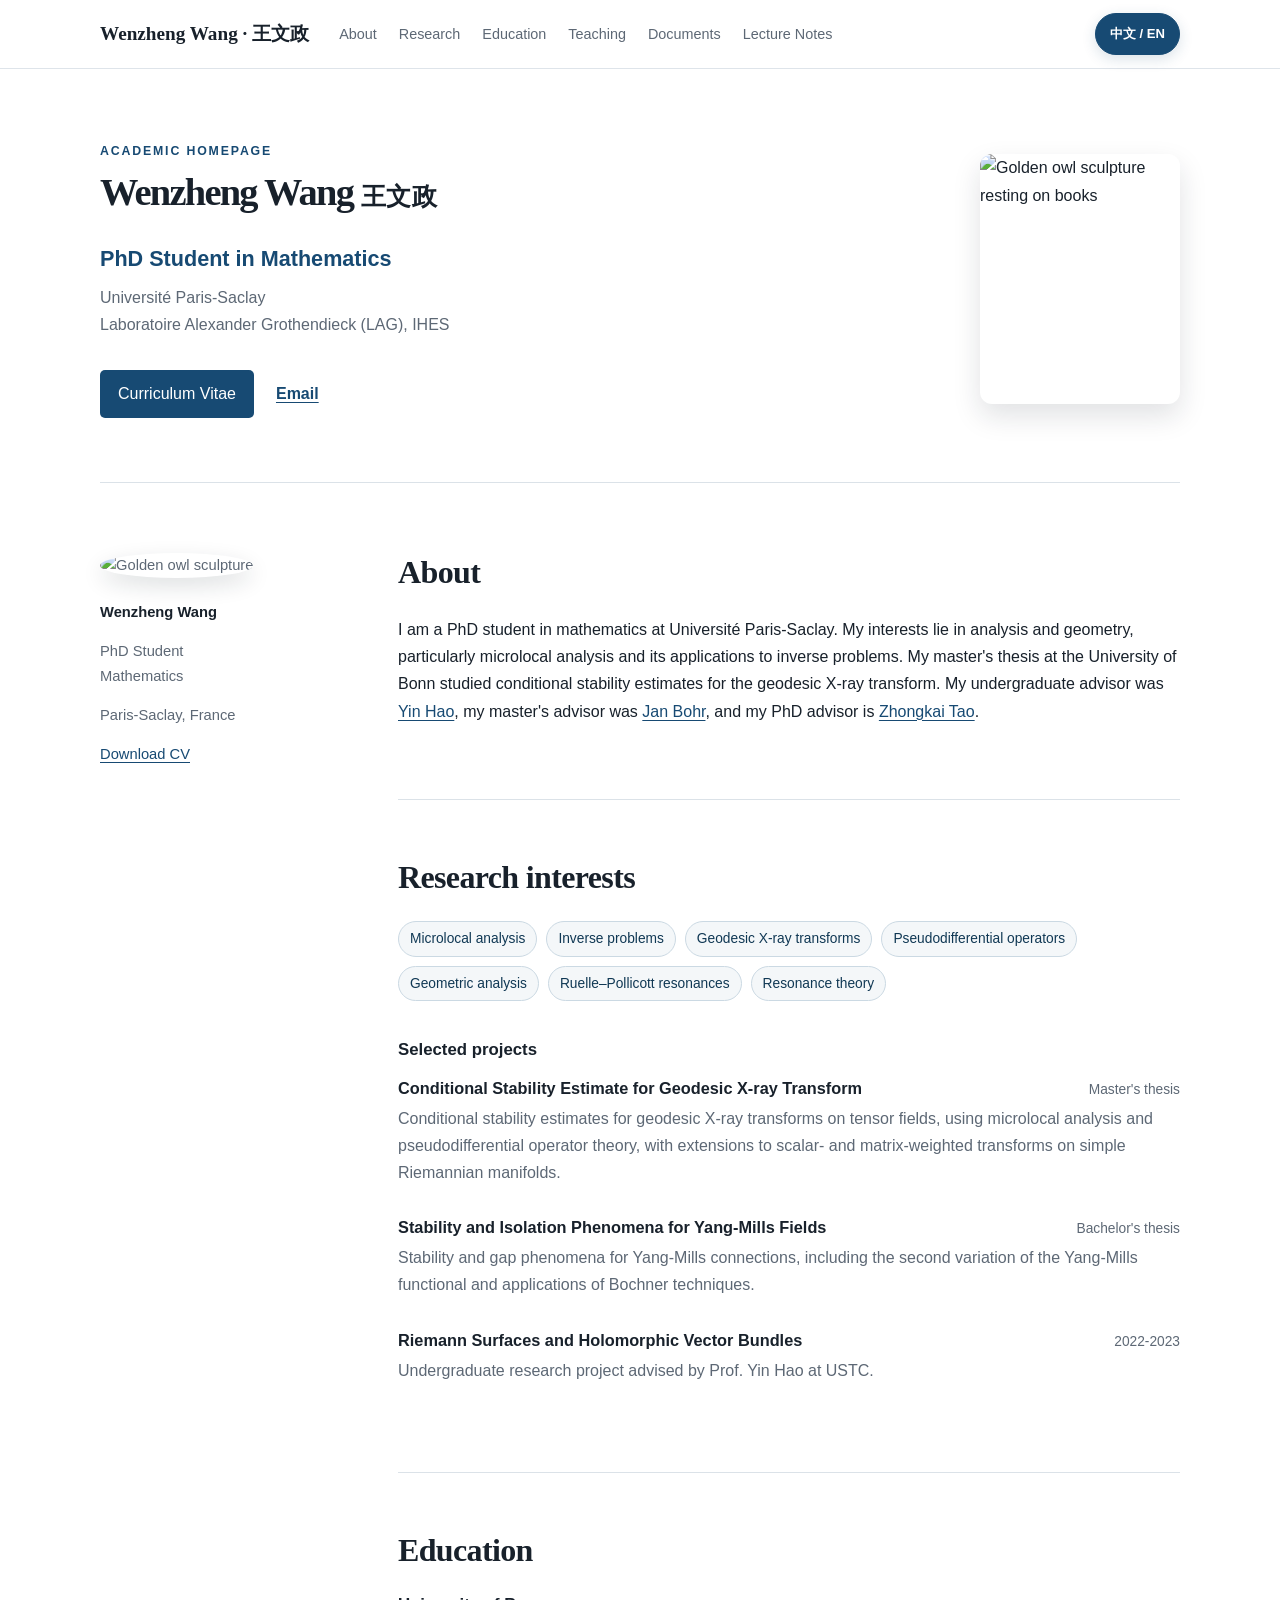
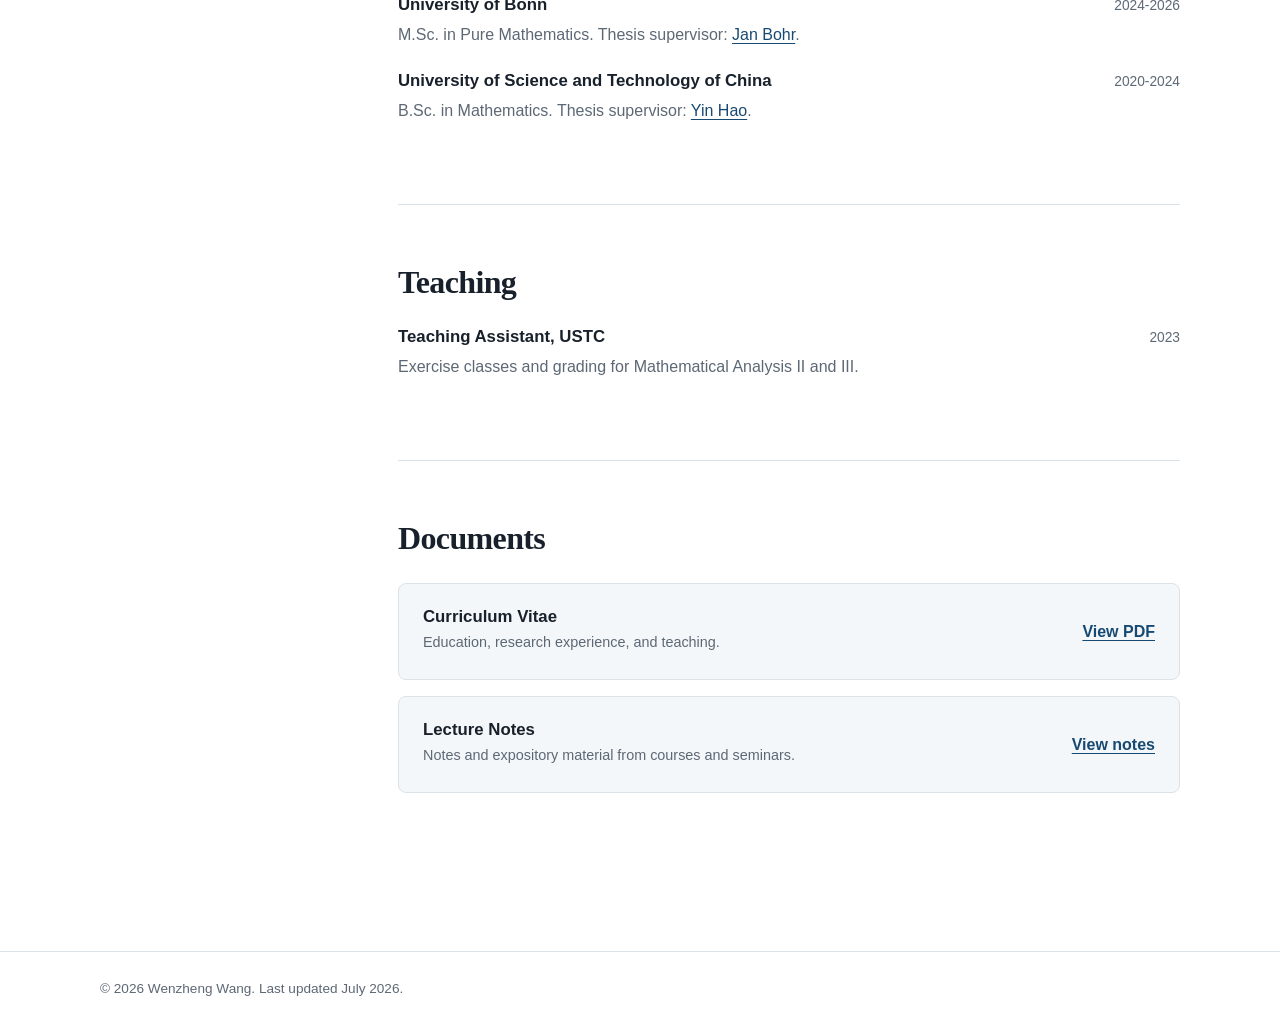
==== index.html @ 1d92f0be "Add advisor links and refine Chinese bio" ====
<!doctype html>
<html lang="en">
<head>
  <meta charset="utf-8">
  <meta name="viewport" content="width=device-width, initial-scale=1">
  <meta name="description" content="Academic homepage of Wenzheng Wang, PhD student in mathematics.">
  <title>Wenzheng Wang | Mathematics</title>
  <link rel="stylesheet" href="style.css?v=20260723-1">
</head>
<body>
  <header class="site-header">
    <div class="container nav-wrap">
      <a class="site-name" href="#top">Wenzheng Wang &middot; &#29579;&#25991;&#25919;</a>
      <nav aria-label="Main navigation">
        <a href="#about">About</a>
        <a href="#research">Research</a>
        <a href="#education">Education</a>
        <a href="#teaching">Teaching</a>
        <a href="#documents">Documents</a>
        <a href="lecture-notes.html">Lecture Notes</a>
      </nav>
      <button class="language-toggle" type="button" aria-label="Switch to Chinese">&#20013;&#25991; / EN</button>
    </div>
  </header>

  <main id="top">
    <section class="hero container">
      <div class="hero-grid">
        <div class="hero-copy">
          <p class="eyebrow">Academic homepage</p>
          <h1 class="hero-name">Wenzheng Wang <span class="chinese-name">&#29579;&#25991;&#25919;</span></h1>
          <p class="role">PhD Student in Mathematics</p>
          <p class="affiliation">
            Universit&eacute; Paris-Saclay<br>
            Laboratoire Alexander Grothendieck (LAG), IHES
          </p>
          <div class="quick-links">
            <a class="button" href="files/CV_Wenzheng_Wang.pdf">Curriculum Vitae</a>
            <!-- Replace the address below with your Gmail address. -->
            <a class="text-link" href="mailto:YOUR_GMAIL_ADDRESS">Email</a>
          </div>
        </div>
        <img class="hero-image" src="files/profile-owl.jpeg" alt="Golden owl sculpture resting on books" fetchpriority="high" decoding="async">
      </div>
    </section>

    <div class="container content-grid">
      <aside class="sidebar" aria-label="Profile summary">
        <img class="profile-image" src="files/profile-owl.jpeg" alt="Golden owl sculpture" loading="lazy" decoding="async">
        <p><strong>Wenzheng Wang</strong></p>
        <p>PhD Student<br>Mathematics</p>
        <p>Paris-Saclay, France</p>
        <a href="files/CV_Wenzheng_Wang.pdf">Download CV</a>
      </aside>

      <div class="main-content">
        <section id="about">
          <h2>About</h2>
          <p>
            I am a PhD student in mathematics at Universit&eacute; Paris-Saclay. My interests lie in
            analysis and geometry, particularly microlocal analysis and its applications to inverse
            problems. My master's thesis at the University of Bonn studied conditional stability
            estimates for the geodesic X-ray transform. My undergraduate advisor was
            <a href="https://faculty.ustc.edu.cn/haoyin/en/index.htm" target="_blank" rel="noopener noreferrer">Yin Hao</a>,
            my master's advisor was
            <a href="https://www.math.uni-bonn.de/people/bohr/" target="_blank" rel="noopener noreferrer">Jan Bohr</a>,
            and my PhD advisor is
            <a href="https://sites.google.com/view/zhongkai-tao/" target="_blank" rel="noopener noreferrer">Zhongkai Tao</a>.
          </p>
        </section>

        <section id="research">
          <h2>Research interests</h2>
          <ul class="tags" aria-label="Research topics">
            <li>Microlocal analysis</li>
            <li>Inverse problems</li>
            <li>Geodesic X-ray transforms</li>
            <li>Pseudodifferential operators</li>
            <li>Geometric analysis</li>
            <li>Ruelle&ndash;Pollicott resonances</li>
            <li>Resonance theory</li>
          </ul>

          <h3>Selected projects</h3>
          <article class="entry">
            <div class="entry-heading">
              <h4>Conditional Stability Estimate for Geodesic X-ray Transform</h4>
              <span>Master's thesis</span>
            </div>
            <p>
              Conditional stability estimates for geodesic X-ray transforms on tensor fields,
              using microlocal analysis and pseudodifferential operator theory, with extensions to
              scalar- and matrix-weighted transforms on simple Riemannian manifolds.
            </p>
          </article>
          <article class="entry">
            <div class="entry-heading">
              <h4>Stability and Isolation Phenomena for Yang-Mills Fields</h4>
              <span>Bachelor's thesis</span>
            </div>
            <p>
              Stability and gap phenomena for Yang-Mills connections, including the second variation
              of the Yang-Mills functional and applications of Bochner techniques.
            </p>
          </article>
          <article class="entry">
            <div class="entry-heading">
              <h4>Riemann Surfaces and Holomorphic Vector Bundles</h4>
              <span>2022-2023</span>
            </div>
            <p>Undergraduate research project advised by Prof. Yin Hao at USTC.</p>
          </article>
        </section>

        <section id="education">
          <h2>Education</h2>
          <article class="entry compact">
            <div class="entry-heading">
              <h3>University of Bonn</h3>
              <span>2024-2026</span>
            </div>
            <p>
              M.Sc. in Pure Mathematics. Thesis supervisor:
              <a href="https://www.math.uni-bonn.de/people/bohr/" target="_blank" rel="noopener noreferrer">Jan Bohr</a>.
            </p>
          </article>
          <article class="entry compact">
            <div class="entry-heading">
              <h3>University of Science and Technology of China</h3>
              <span>2020-2024</span>
            </div>
            <p>
              B.Sc. in Mathematics. Thesis supervisor:
              <a href="https://faculty.ustc.edu.cn/haoyin/en/index.htm" target="_blank" rel="noopener noreferrer">Yin Hao</a>.
            </p>
          </article>
        </section>

        <section id="teaching">
          <h2>Teaching</h2>
          <article class="entry compact">
            <div class="entry-heading">
              <h3>Teaching Assistant, USTC</h3>
              <span>2023</span>
            </div>
            <p>Exercise classes and grading for Mathematical Analysis II and III.</p>
          </article>
        </section>

        <section id="documents">
          <h2>Documents</h2>
          <div class="document-card">
            <div>
              <h3>Curriculum Vitae</h3>
              <p>Education, research experience, and teaching.</p>
            </div>
            <a href="files/CV_Wenzheng_Wang.pdf">View PDF</a>
          </div>
          <div class="document-card">
            <div>
              <h3>Lecture Notes</h3>
              <p>Notes and expository material from courses and seminars.</p>
            </div>
            <a href="lecture-notes.html">View notes</a>
          </div>
        </section>
      </div>
    </div>
  </main>

  <footer>
    <div class="container">
      <p>&copy; 2026 Wenzheng Wang. Last updated July 2026.</p>
    </div>
  </footer>
  <script src="language.js?v=20260723-2"></script>
</body>
</html>
---- style.css ----
:root {
  --ink: #18212b;
  --muted: #5d6875;
  --accent: #174a73;
  --accent-dark: #103854;
  --paper: #ffffff;
  --wash: #f4f7f9;
  --line: #dbe2e8;
  --max-width: 1080px;
}

* { box-sizing: border-box; }
html { scroll-behavior: smooth; }
body {
  margin: 0;
  color: var(--ink);
  background: var(--paper);
  font-family: Inter, ui-sans-serif, -apple-system, BlinkMacSystemFont, "Segoe UI", sans-serif;
  line-height: 1.7;
}

a { color: var(--accent); text-decoration-thickness: 1px; text-underline-offset: 3px; }
a:hover { color: var(--accent-dark); }
.container { width: min(calc(100% - 40px), var(--max-width)); margin-inline: auto; }

.site-header {
  position: sticky;
  top: 0;
  z-index: 10;
  border-bottom: 1px solid rgba(219, 226, 232, .9);
  background: rgba(255, 255, 255, .94);
  backdrop-filter: blur(12px);
}
.nav-wrap { min-height: 68px; display: flex; align-items: center; justify-content: space-between; gap: 30px; }
.site-name { color: var(--ink); font-family: Georgia, "Times New Roman", serif; font-size: 1.2rem; font-weight: 700; text-decoration: none; white-space: nowrap; }
nav { display: flex; flex-wrap: wrap; gap: 22px; }
nav a { color: var(--muted); font-size: .9rem; text-decoration: none; }
.language-toggle { flex: none; margin-left: auto; padding: 9px 14px; border: 1px solid var(--accent); border-radius: 999px; color: white; background: var(--accent); box-shadow: 0 4px 14px rgba(23, 74, 115, .16); font: inherit; font-size: .82rem; font-weight: 750; cursor: pointer; }
.language-toggle:hover { border-color: var(--accent-dark); background: var(--accent-dark); }

.hero { padding: 72px 0 64px; border-bottom: 1px solid var(--line); }
.hero-grid { display: grid; grid-template-columns: minmax(0, 1fr) 200px; align-items: center; gap: clamp(30px, 5vw, 60px); }
.hero-name { font-size: clamp(1.85rem, 3vw, 2.7rem); line-height: 1.08; }
.hero-image { width: 200px; aspect-ratio: 4 / 5; justify-self: end; border-radius: 12px; object-fit: cover; object-position: center 58%; box-shadow: 0 12px 28px rgba(24, 33, 43, .13); }
.eyebrow { margin: 0 0 10px; color: var(--accent); font-size: .77rem; font-weight: 700; letter-spacing: .15em; text-transform: uppercase; }
h1, h2 { font-family: Georgia, "Times New Roman", serif; }
h1 { margin: 0; font-size: clamp(3.1rem, 8vw, 5.8rem); line-height: .98; letter-spacing: -.045em; }
.chinese-name { font-size: .65em; letter-spacing: .02em; white-space: nowrap; }
.role { margin: 28px 0 0; color: var(--accent); font-size: 1.35rem; font-weight: 650; }
.affiliation { margin: 6px 0 0; color: var(--muted); }
.quick-links { display: flex; align-items: center; gap: 22px; margin-top: 32px; }
.button { display: inline-block; padding: 10px 18px; border-radius: 5px; color: white; background: var(--accent); text-decoration: none; }
.button:hover { color: white; background: var(--accent-dark); }
.text-link { font-weight: 650; }

.content-grid { display: grid; grid-template-columns: 220px minmax(0, 1fr); gap: 78px; padding: 70px 0 100px; }
.sidebar { align-self: start; position: sticky; top: 108px; color: var(--muted); font-size: .92rem; }
.sidebar p { margin: 0 0 14px; }
.sidebar strong { color: var(--ink); }
.monogram { width: 72px; height: 72px; display: grid; place-items: center; margin-bottom: 22px; border-radius: 50%; color: white; background: var(--accent); font-family: Georgia, "Times New Roman", serif; font-size: 1.35rem; }
.profile-image { width: 88px; height: 88px; margin-bottom: 22px; border-radius: 50%; object-fit: cover; object-position: center 58%; box-shadow: 0 8px 22px rgba(24, 33, 43, .14); }

.main-content section { padding: 0 0 58px; scroll-margin-top: 98px; }
.main-content section + section { padding-top: 58px; border-top: 1px solid var(--line); }
h2 { margin: 0 0 25px; font-size: 2rem; line-height: 1.2; letter-spacing: -.02em; }
h3, h4 { margin-top: 0; line-height: 1.35; }
h3 { margin-bottom: 15px; font-size: 1.05rem; }
h4 { margin-bottom: 6px; font-size: 1.02rem; }
p { margin-top: 0; }

.tags { display: flex; flex-wrap: wrap; gap: 9px; margin: 0 0 38px; padding: 0; list-style: none; }
.tags li { padding: 5px 11px; border: 1px solid #cbd9e3; border-radius: 999px; color: var(--accent-dark); background: var(--wash); font-size: .86rem; }
.entry { margin: 0 0 30px; }
.entry-heading { display: flex; justify-content: space-between; align-items: baseline; gap: 24px; }
.entry-heading span { flex: none; color: var(--muted); font-size: .86rem; }
.entry p { color: var(--muted); }
.compact { margin-bottom: 22px; }
.compact h3 { margin-bottom: 4px; }
.compact p { margin-bottom: 0; }

.document-card { display: flex; justify-content: space-between; align-items: center; gap: 25px; padding: 22px 24px; border: 1px solid var(--line); border-radius: 8px; background: var(--wash); }
.document-card + .document-card { margin-top: 16px; }
.document-card h3, .document-card p { margin-bottom: 2px; }
.document-card p { color: var(--muted); font-size: .9rem; }
.document-card a { flex: none; font-weight: 650; }

footer { padding: 25px 0; border-top: 1px solid var(--line); color: var(--muted); font-size: .85rem; }
footer p { margin: 0; }

@media (max-width: 960px) {
  nav { display: none; }
}

@media (max-width: 760px) {
  .site-header { position: static; }
  .nav-wrap { padding: 16px 0; align-items: center; }
  nav { display: none; }
  .hero { padding: 52px 0 48px; }
  .hero-grid { grid-template-columns: 1fr; gap: 38px; }
  .hero-image { width: min(100%, 180px); justify-self: start; }
  .content-grid { grid-template-columns: 1fr; gap: 48px; padding-top: 52px; }
  .sidebar { position: static; display: grid; grid-template-columns: 70px 1fr; column-gap: 18px; }
  .sidebar .monogram, .sidebar .profile-image { grid-row: span 3; }
  .sidebar p, .sidebar a { grid-column: 2; }
  .entry-heading, .document-card { align-items: flex-start; flex-direction: column; gap: 5px; }
}
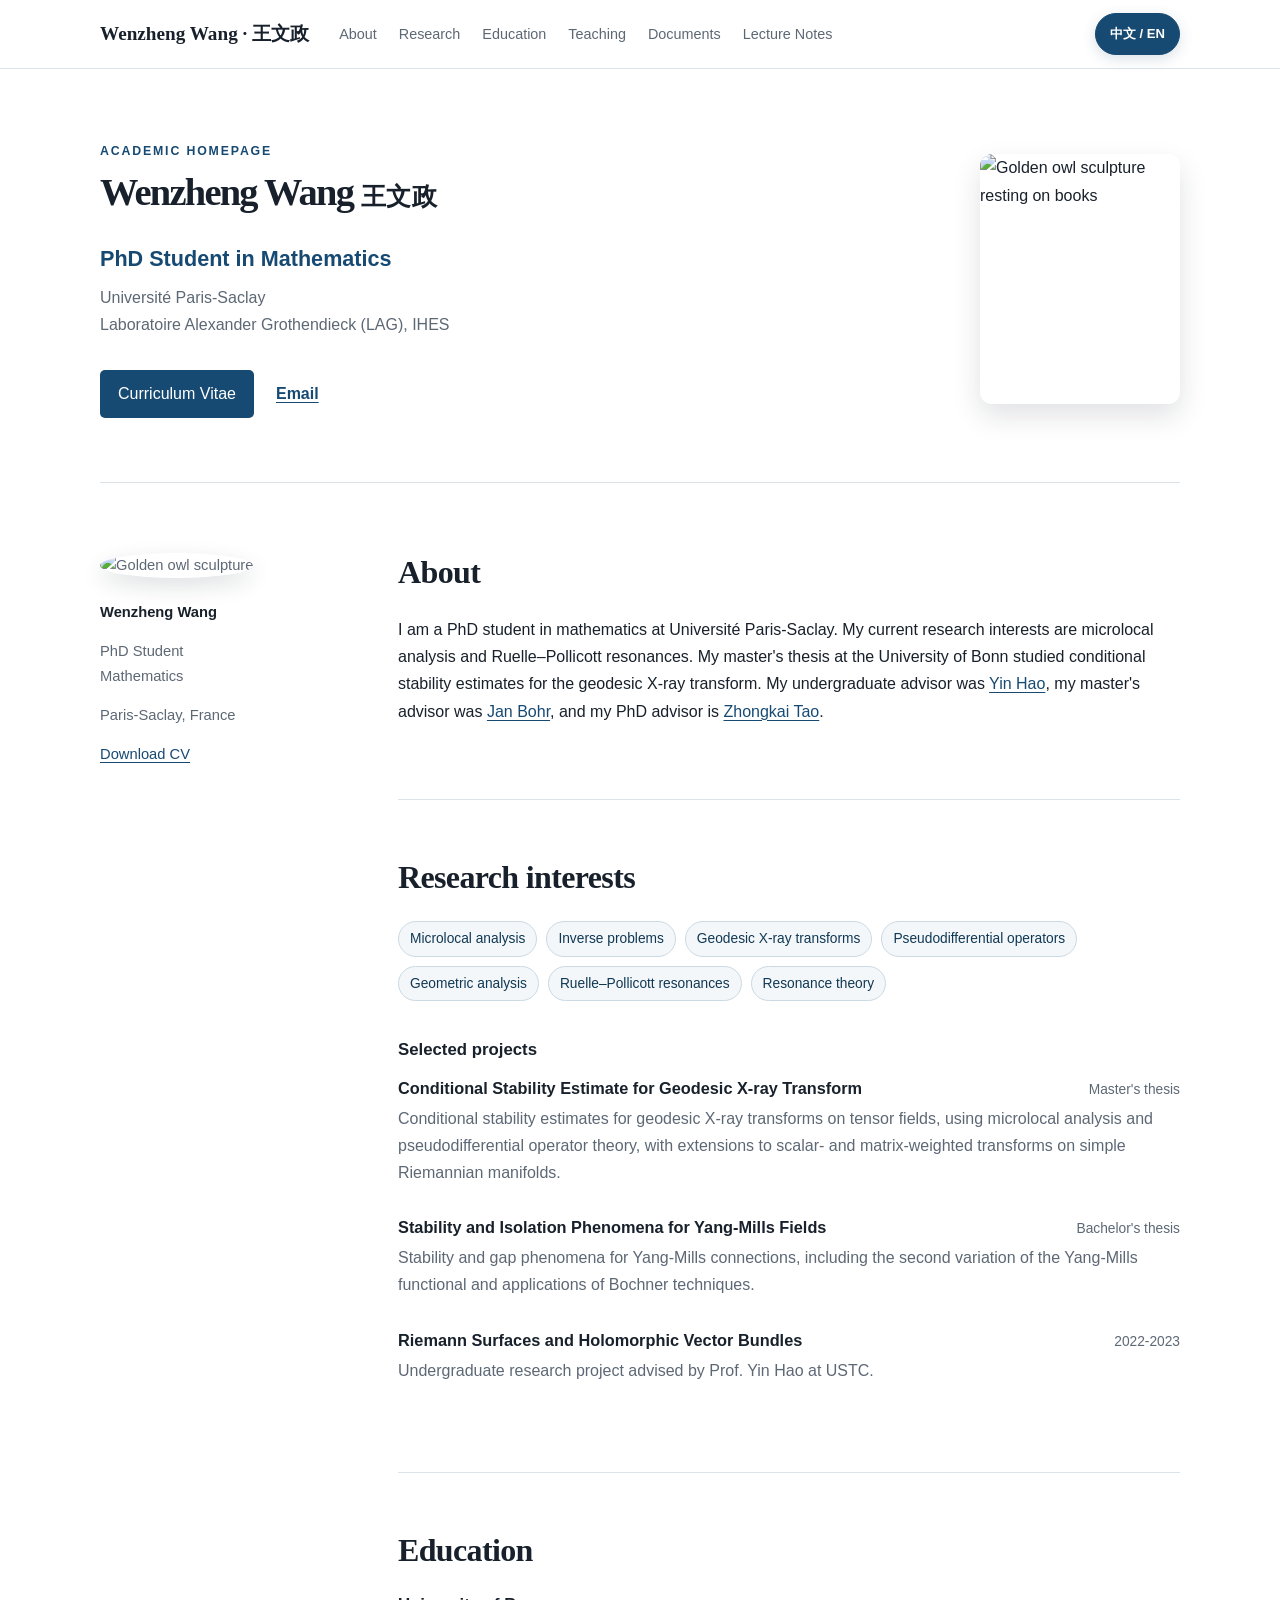
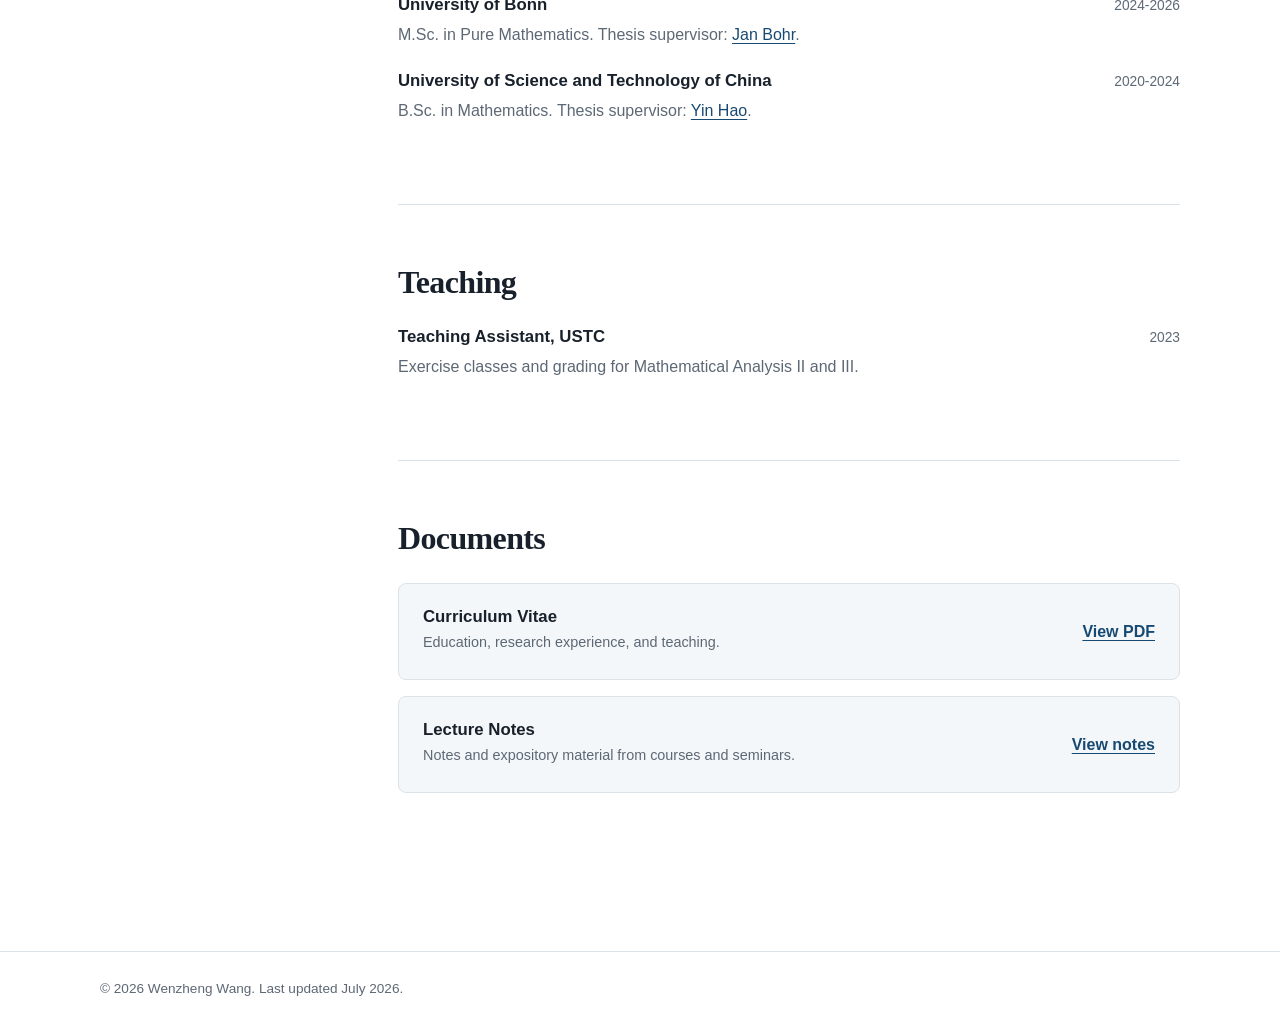
==== commit 6494b96a: "Update current research interests" ====
--- a/index.html
+++ b/index.html
@@ -57,9 +57,9 @@
         <section id="about">
           <h2>About</h2>
           <p>
-            I am a PhD student in mathematics at Universit&eacute; Paris-Saclay. My interests lie in
-            analysis and geometry, particularly microlocal analysis and its applications to inverse
-            problems. My master's thesis at the University of Bonn studied conditional stability
+            I am a PhD student in mathematics at Universit&eacute; Paris-Saclay. My current research
+            interests are microlocal analysis and Ruelle&ndash;Pollicott resonances. My master's thesis
+            at the University of Bonn studied conditional stability
             estimates for the geodesic X-ray transform. My undergraduate advisor was
             <a href="https://faculty.ustc.edu.cn/haoyin/en/index.htm" target="_blank" rel="noopener noreferrer">Yin Hao</a>,
             my master's advisor was
@@ -173,6 +173,6 @@
       <p>&copy; 2026 Wenzheng Wang. Last updated July 2026.</p>
     </div>
   </footer>
-  <script src="language.js?v=20260723-2"></script>
+  <script src="language.js?v=20260723-3"></script>
 </body>
 </html>
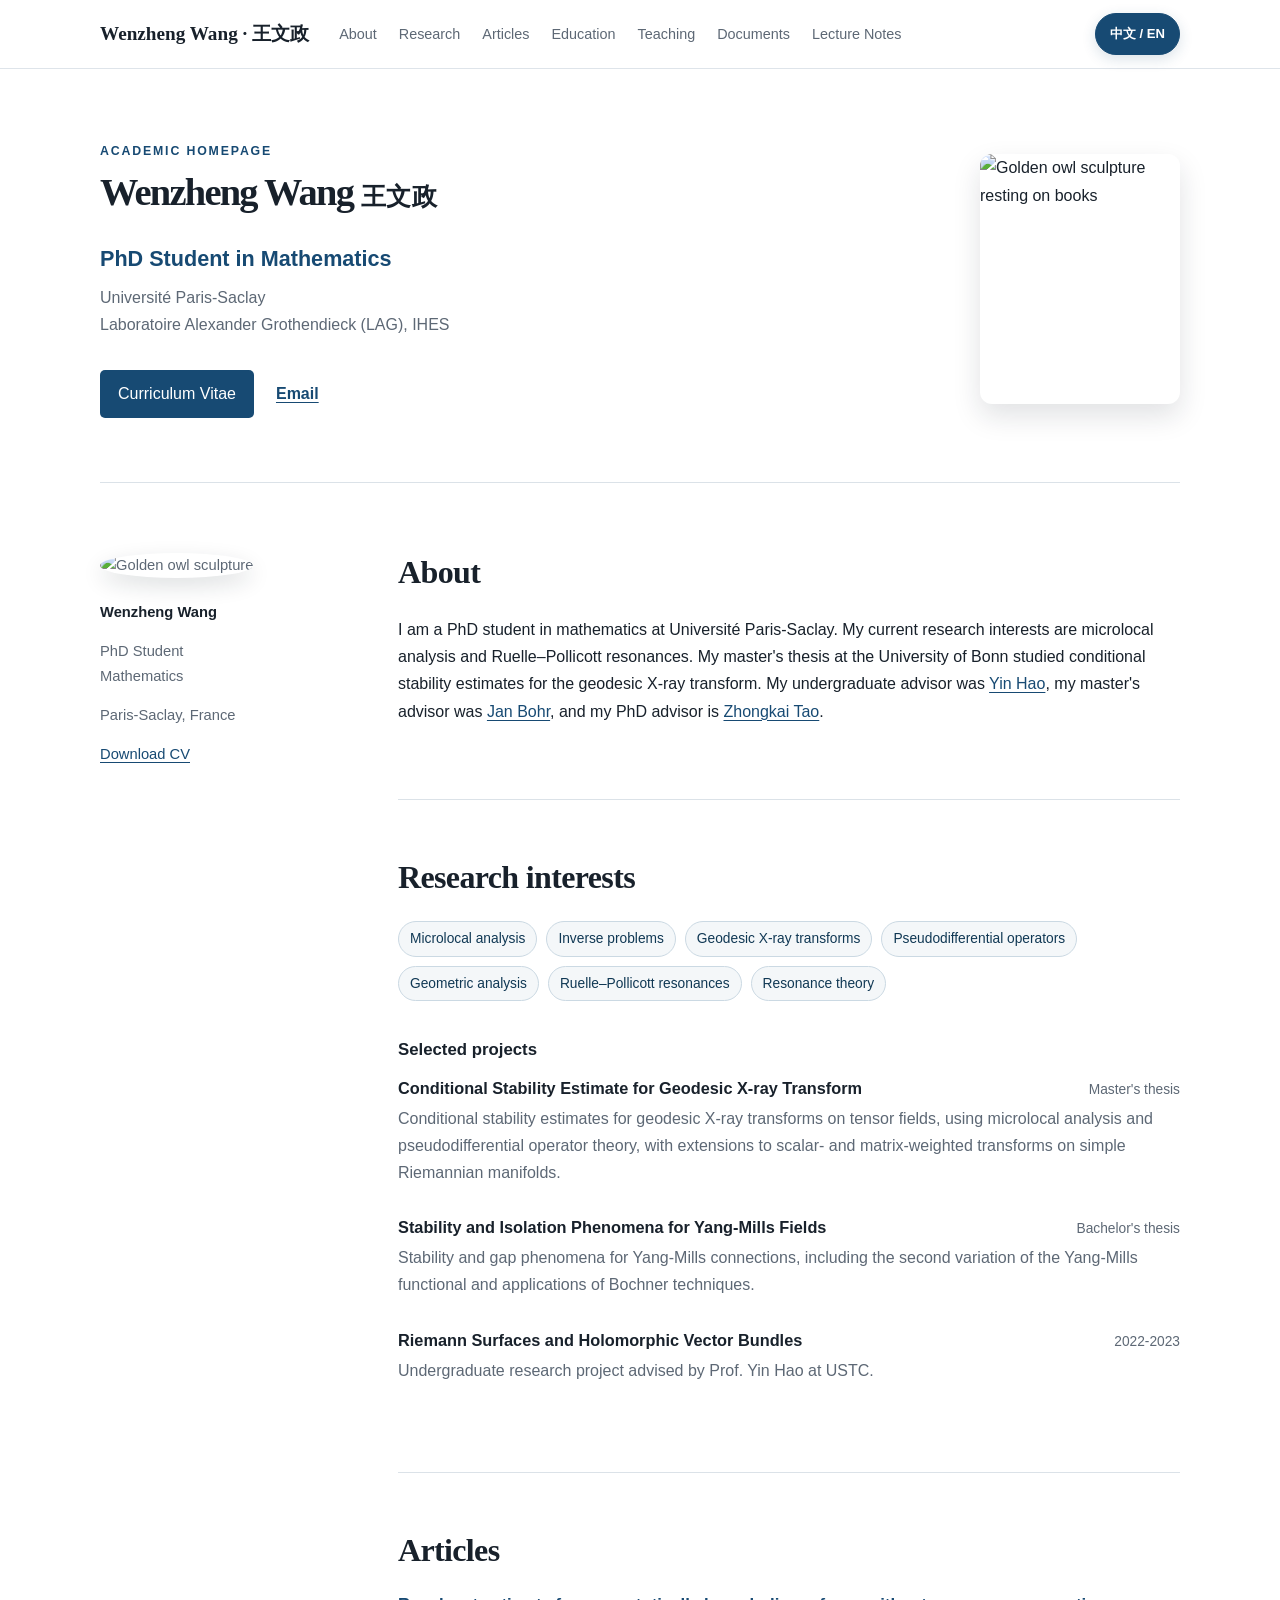
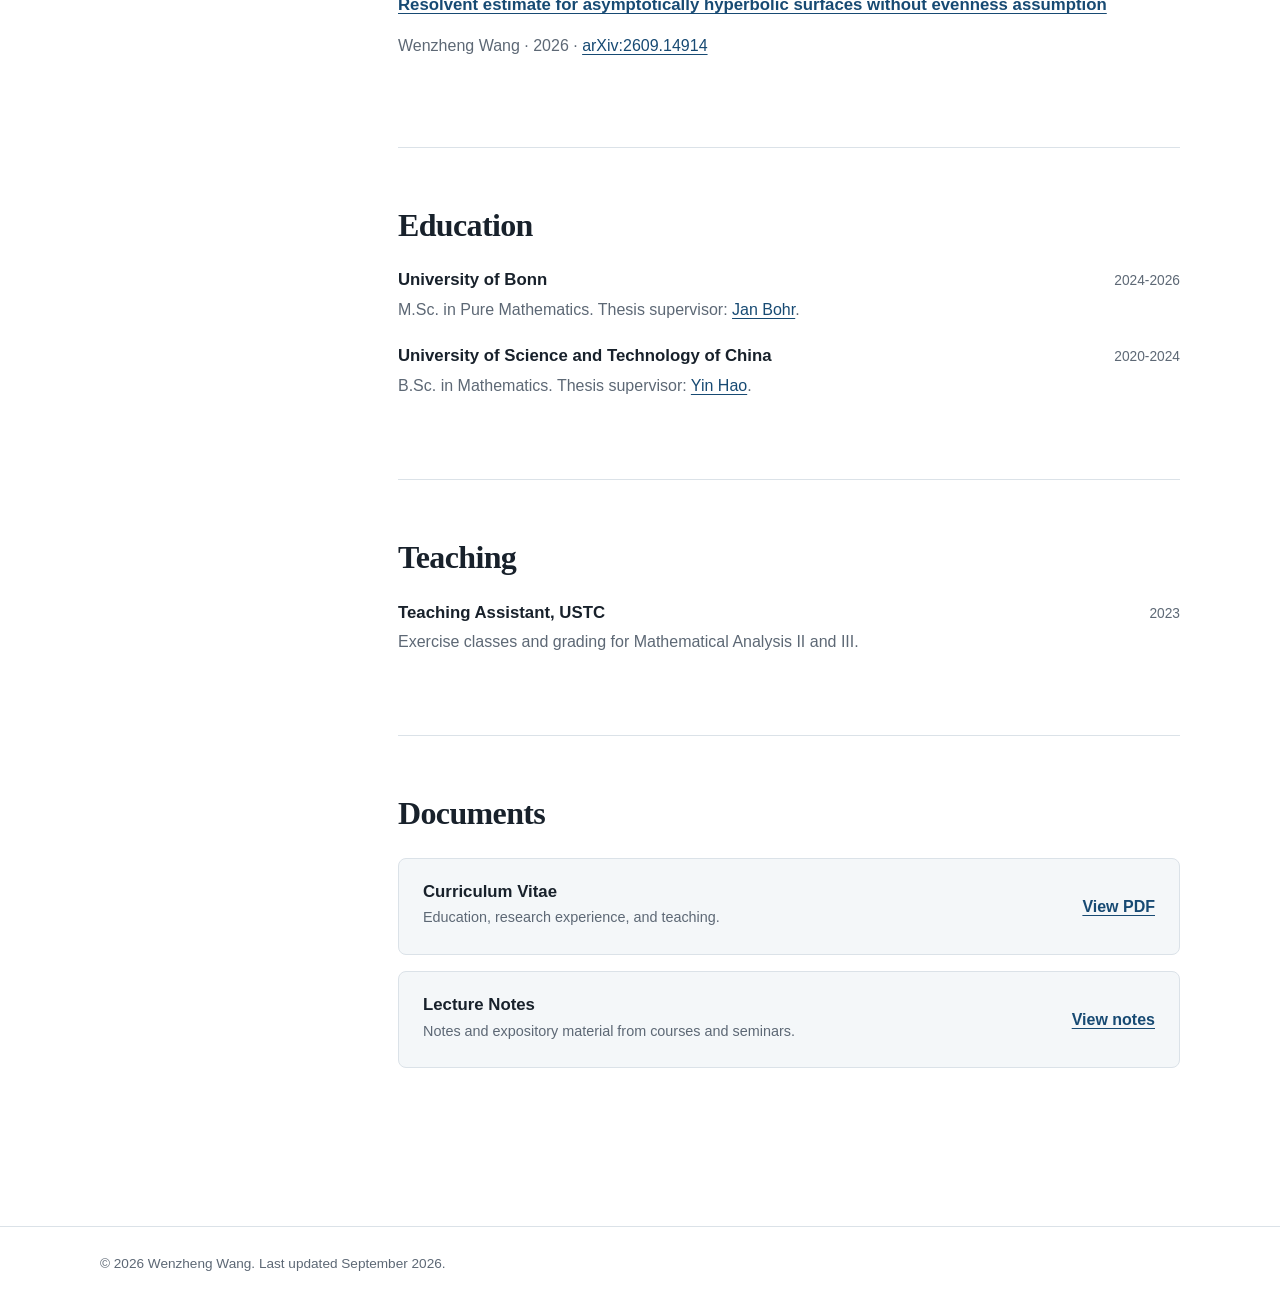
==== commit 9b789bfe: "Add articles section and first arXiv paper" ====
--- a/index.html
+++ b/index.html
@@ -14,6 +14,7 @@
       <nav aria-label="Main navigation">
         <a href="#about">About</a>
         <a href="#research">Research</a>
+        <a href="#articles">Articles</a>
         <a href="#education">Education</a>
         <a href="#teaching">Teaching</a>
         <a href="#documents">Documents</a>
@@ -112,6 +113,14 @@
           </article>
         </section>
 
+        <section id="articles">
+          <h2>Articles</h2>
+          <article class="entry">
+            <h3><a href="https://arxiv.org/abs/2609.14914" target="_blank" rel="noopener noreferrer">Resolvent estimate for asymptotically hyperbolic surfaces without evenness assumption</a></h3>
+            <p><span class="article-author">Wenzheng Wang</span> &middot; 2026 &middot; <a href="https://arxiv.org/abs/2609.14914" target="_blank" rel="noopener noreferrer">arXiv:2609.14914</a></p>
+          </article>
+        </section>
+
         <section id="education">
           <h2>Education</h2>
           <article class="entry compact">
@@ -170,9 +179,9 @@
 
   <footer>
     <div class="container">
-      <p>&copy; 2026 Wenzheng Wang. Last updated July 2026.</p>
+      <p>&copy; 2026 Wenzheng Wang. Last updated September 2026.</p>
     </div>
   </footer>
-  <script src="language.js?v=20260723-3"></script>
+  <script src="language.js?v=20260922-1"></script>
 </body>
 </html>
